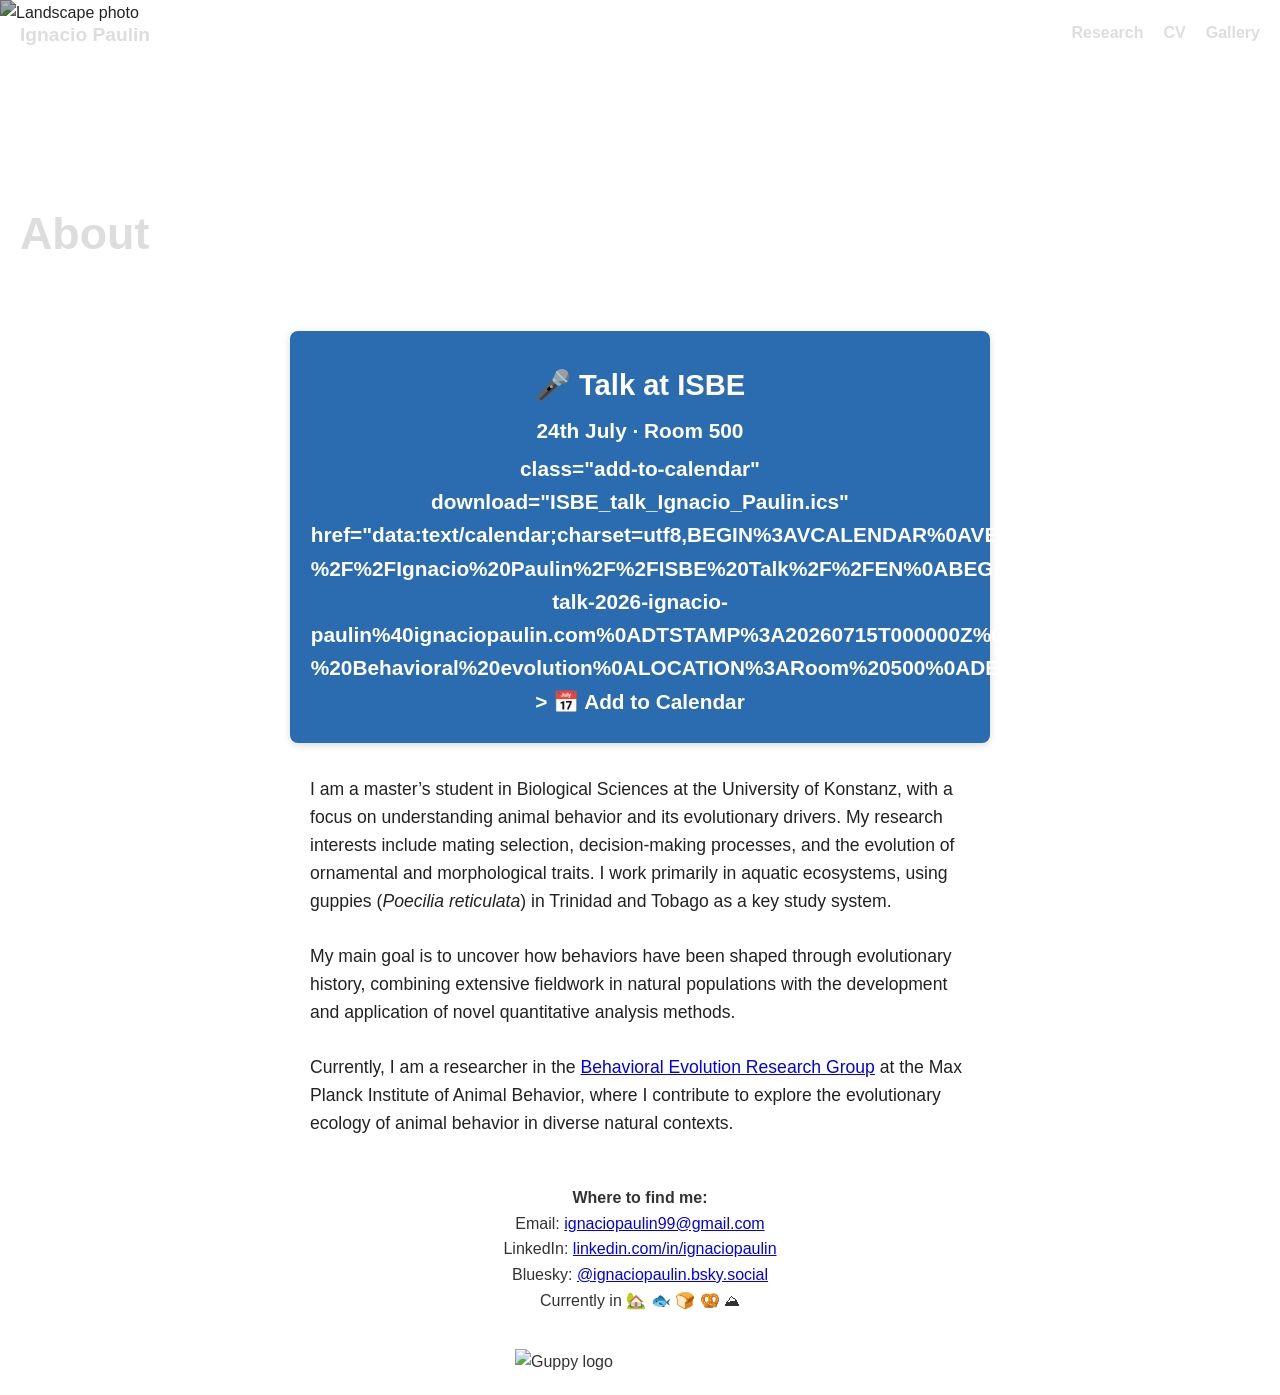
==== index.html @ 88272c2b "Update index.html" ====
<!DOCTYPE html>
<html lang="en">
<head>
  <meta charset="UTF-8" />

  <meta name="google-site-verification" content="Z2XMKxzMXhcsxYSZInhEYVBQ_-XpCY-iiFqpI6Rnshk" />
  
  <title>Ignacio Paulin</title>
  <link rel="icon" type="image/png" href="guppy_circle.png" />
  <link rel="stylesheet" href="style.css" />
  <meta name="viewport" content="width=device-width, initial-scale=1" />
</head>
<body class="index-page">

  
  <nav>
    <ul>
      <li><a href="research">Research</a></li>
      <li><a href="cv">CV</a></li>
      <li><a href="gallery">Gallery</a></li>
    </ul>
  </nav>

  
  <header class="banner">
    <img src="yarra.jpg" alt="Landscape photo" class="banner-photo" />
    <div class="name-top-left">Ignacio Paulin</div>
    <div class="banner-text">
      <h2>About</h2>
    </div>
  </header>

<div class="talk-announcement">
    <p>🎤 Talk at ISBE</p>
    <p>24th July · Room 500</p>
    
      class="add-to-calendar"
      download="ISBE_talk_Ignacio_Paulin.ics"
      href="data:text/calendar;charset=utf8,BEGIN%3AVCALENDAR%0AVERSION%3A2.0%0APRODID%3A-%2F%2FIgnacio%20Paulin%2F%2FISBE%20Talk%2F%2FEN%0ABEGIN%3AVEVENT%0AUID%3Aisbe-talk-2026-ignacio-paulin%40ignaciopaulin.com%0ADTSTAMP%3A20260715T000000Z%0ADTSTART%3BTZID%3DEurope%2FBerlin%3A20260724T123000%0ADTEND%3BTZID%3DEurope%2FBerlin%3A20260724T124500%0ASUMMARY%3AIgnacio%20Paulin%20-%20Behavioral%20evolution%0ALOCATION%3ARoom%20500%0ADESCRIPTION%3ATalk%20at%20ISBE%3A%20Behavioral%20evolution%0AEND%3AVEVENT%0AEND%3AVCALENDAR"
    >
      📅 Add to Calendar
    </a>
  </div>
  
  <section class="about">
    <p style="margin-bottom: 1.5em;">
       I am a master’s student in Biological Sciences at the University of Konstanz, with a focus on understanding animal behavior and its evolutionary drivers. My research interests include mating selection, decision-making processes, and the evolution of ornamental and morphological traits. I work primarily in aquatic ecosystems, using guppies (<i>Poecilia reticulata</i>) in Trinidad and Tobago as a key study system.
    </p>

    <p style="margin-bottom: 1.5em;">
      My main goal is to uncover how behaviors have been shaped through evolutionary history, combining extensive fieldwork in natural populations with the development and application of novel quantitative analysis methods. 
    </p>

    <p>
      Currently, I am a researcher in the <a href="https://thejordanlab.com/" target="_blank" rel="noopener noreferrer">Behavioral Evolution Research Group</a> at the Max Planck Institute of Animal Behavior, where I contribute to explore the evolutionary ecology of animal behavior in diverse natural contexts.
    </p>
  </section>

<footer class="contact-footer">
  <p><strong>Where to find me:</strong></p>
  <p>Email: <a href="mailto:ignaciopaulin99@gmail.com">ignaciopaulin99@gmail.com</a></p>
  <p>LinkedIn: <a href="https://www.linkedin.com/in/ignaciopaulin/" target="_blank">linkedin.com/in/ignaciopaulin</a></p>
  <p>Bluesky: <a href="https://bsky.app/profile/ignaciopaulin.bsky.social" target="_blank">@ignaciopaulin.bsky.social</a></p>
  <p>Currently in 🏡 🐟 🍞 🥨 ⛰  </p>
</footer>

<img src="guppy_circle.png" alt="Guppy logo" style="display:block; margin:20px auto; width:250px; height:auto;">

</body>
</html>
---- style.css ----
/* Reset margin/padding */
* {
  margin: 0;
  padding: 0;
  box-sizing: border-box;
}

/* Body font */
body {
  font-family: Arial, sans-serif;
  color: #333;
  line-height: 1.6;
  background: #fff;
}

/* Name top-left fixed */
.name-top-left {
  position: fixed;
  top: 20px;
  left: 20px;
  font-size: 1.2rem;
  font-weight: 600;
  color: #ddd;
  z-index: 1000;
}

.name-top-left a {
  color: inherit;
  text-decoration: none;
}

.name-top-left a:hover {
  text-decoration: underline;
}

/* Navigation - top right fixed */
nav {
  position: fixed;
  top: 20px;
  right: 20px;
  z-index: 1000;
  background: transparent !important;
}

nav ul {
  list-style: none;
  display: flex;
  gap: 20px;
  margin: 0;
  padding: 0;
}

/* Default nav link color (dark) */
nav ul li a {
  text-decoration: none;
  color: #444;
  font-weight: 600;
  font-size: 1rem;
}

nav ul li a:hover {
  color: #0077cc;
}

/* Light color for index page nav links */
.index-page nav ul li a {
  color: #ddd;
}

/* Research page link colors */
.research-page nav ul li a.dark-link {
  color: #444;
}

.research-page nav ul li a.light-link {
  color: #ddd;
}

/* Banner styling */
.banner {
  position: relative;
  height: 300px;
  overflow: hidden;
}

/* Photo fills the banner */
.banner-photo {
  width: 100%;
  height: 100%;
  object-fit: cover;
  position: absolute;
  top: 0;
  left: 0;
  z-index: 0;
  filter: brightness(0.7);
}

/* Banner text */
.banner-text {
  position: absolute;
  bottom: 30px;
  left: 20px;
  z-index: 1;
  color: #ddd;
}

.banner-text h2 {
  font-size: 2.8rem;
  font-weight: 700;
  margin: 0;
}

/* About section */
.about {
  max-width: 700px;
  margin: 2rem auto;
  padding: 0 20px;
  font-size: 1.1rem;
  color: #222;
}

/* Dark text color */
.dark-text,
.dark-link {
  color: #444 !important;
}

/* Banner text for Research page */
.research-page .banner-text h2 {
  color: #444;
}

/* Tag below titles*/
.status {
  font-size: 0.95rem;
  color: #888;
  font-weight: normal;
  margin-left: 0.5rem;
}

/* Skill tags under descriptions */
.skill-tag {
  margin-left: 1.3rem;
  font-size: 0.85rem;
  color: #777;
  font-style: italic;
}

/* Responsive image grid */
.gallery-grid {
  column-count: 3;
  column-gap: 16px;
  padding: 20px;
}

.gallery-grid img {
  width: 100%;
  height: auto;
  display: block;
  margin-bottom: 16px;
  border-radius: 8px;
  box-shadow: 0 4px 6px rgba(0, 0, 0, 0.1);
}

.project-media {
  margin-top: 1em;
  text-align: center;
}

.project-image, .project-video {
  max-width: 70%;
  height: auto;
  border-radius: 8px;
  box-shadow: 0 2px 10px rgba(0,0,0,0.1);
}

.media-caption {
  font-size: 0.9em;
  color: #555;
  margin-top: 0.5em;
  margin-bottom: 3.5em;
}

/* Email */
.contact-footer {
  text-align: center;
  margin-top: 2em;
  padding: 1em 0;
}

.email-icon {
  font-size: 1.8em;
  text-decoration: none;
  color: #333;
  transition: color 0.3s ease;
}

.email-icon:hover {
  color: #0077b6;
}

/* Lightbox content wrapper */
.lightbox-content {
  display: flex;
  flex-direction: column;
  align-items: center;
  max-width: 90%;
  max-height: 90%;
}

/* Caption text below image */
.lightbox-caption {
  margin-top: 20px;
  max-width: 800px;
  color: #f5f5f5;
  font-family: "Courier New", Courier, monospace;
  font-size: 1rem;
  line-height: 1.6;
  text-align: left;
  background: rgba(0, 0, 0, 0.6);
  padding: 15px 20px;
  border-radius: 6px;
}

/* Talk banner */
.talk-announcement {
  background-color: #2b6cb0; /* swap for a color that matches your site */
  color: white;
  text-align: center;
  padding: 1.2em 1em;
  margin: 1.5em auto;
  max-width: 700px;
  border-radius: 8px;
  font-size: 1.3em;
  font-weight: bold;
  box-shadow: 0 2px 8px rgba(0,0,0,0.15);
}

.talk-announcement p {
  margin: 0.2em 0;
}

.talk-announcement p:first-child {
  font-size: 1.4em;
}


/* Add to calendar */
.add-to-calendar {
  display: inline-block;
  margin-top: 0.6em;
  padding: 0.4em 1em;
  background-color: white;
  color: #2b6cb0;
  font-size: 0.85em;
  font-weight: bold;
  border-radius: 6px;
  text-decoration: none;
}

.add-to-calendar:hover {
  background-color: #e8f0fe;
}
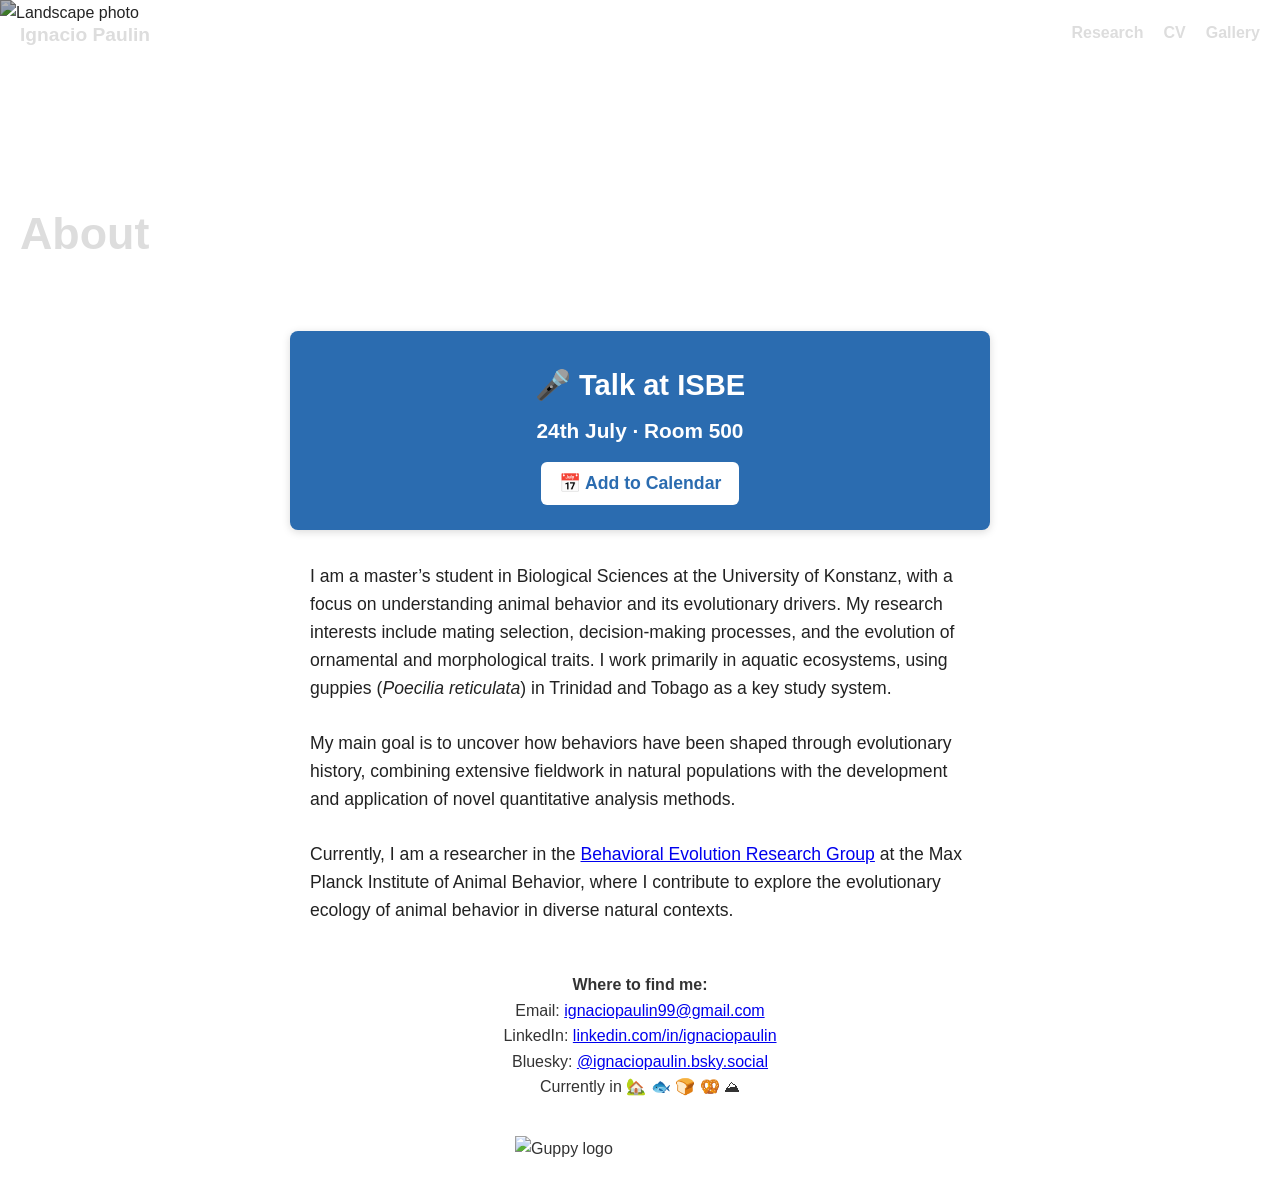
==== commit a598fcbf: "Update index.html" ====
--- a/index.html
+++ b/index.html
@@ -34,7 +34,7 @@
     <p>🎤 Talk at ISBE</p>
     <p>24th July · Room 500</p>
     
-      class="add-to-calendar"
+      <a class="add-to-calendar"
       download="ISBE_talk_Ignacio_Paulin.ics"
       href="data:text/calendar;charset=utf8,BEGIN%3AVCALENDAR%0AVERSION%3A2.0%0APRODID%3A-%2F%2FIgnacio%20Paulin%2F%2FISBE%20Talk%2F%2FEN%0ABEGIN%3AVEVENT%0AUID%3Aisbe-talk-2026-ignacio-paulin%40ignaciopaulin.com%0ADTSTAMP%3A20260715T000000Z%0ADTSTART%3BTZID%3DEurope%2FBerlin%3A20260724T123000%0ADTEND%3BTZID%3DEurope%2FBerlin%3A20260724T124500%0ASUMMARY%3AIgnacio%20Paulin%20-%20Behavioral%20evolution%0ALOCATION%3ARoom%20500%0ADESCRIPTION%3ATalk%20at%20ISBE%3A%20Behavioral%20evolution%0AEND%3AVEVENT%0AEND%3AVCALENDAR"
     >
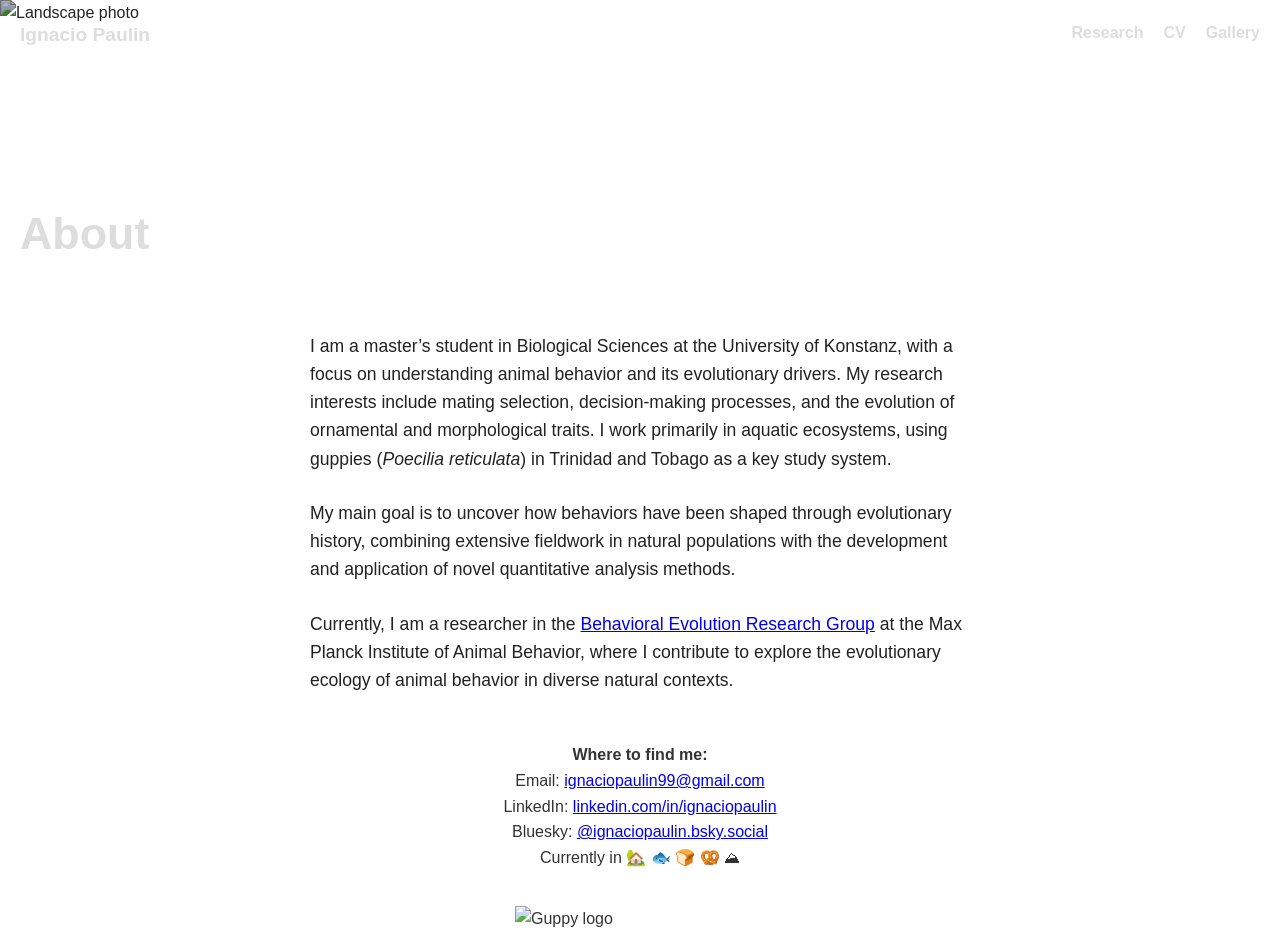
==== commit 36b21990: "Update index.html" ====
--- a/index.html
+++ b/index.html
@@ -30,17 +30,6 @@
     </div>
   </header>
 
-<div class="talk-announcement">
-    <p>🎤 Talk at ISBE</p>
-    <p>24th July · Room 500</p>
-    
-      <a class="add-to-calendar"
-      download="ISBE_talk_Ignacio_Paulin.ics"
-      href="data:text/calendar;charset=utf8,BEGIN%3AVCALENDAR%0AVERSION%3A2.0%0APRODID%3A-%2F%2FIgnacio%20Paulin%2F%2FISBE%20Talk%2F%2FEN%0ABEGIN%3AVEVENT%0AUID%3Aisbe-talk-2026-ignacio-paulin%40ignaciopaulin.com%0ADTSTAMP%3A20260715T000000Z%0ADTSTART%3BTZID%3DEurope%2FBerlin%3A20260724T123000%0ADTEND%3BTZID%3DEurope%2FBerlin%3A20260724T124500%0ASUMMARY%3AIgnacio%20Paulin%20-%20Behavioral%20evolution%0ALOCATION%3ARoom%20500%0ADESCRIPTION%3ATalk%20at%20ISBE%3A%20Behavioral%20evolution%0AEND%3AVEVENT%0AEND%3AVCALENDAR"
-    >
-      📅 Add to Calendar
-    </a>
-  </div>
   
   <section class="about">
     <p style="margin-bottom: 1.5em;">
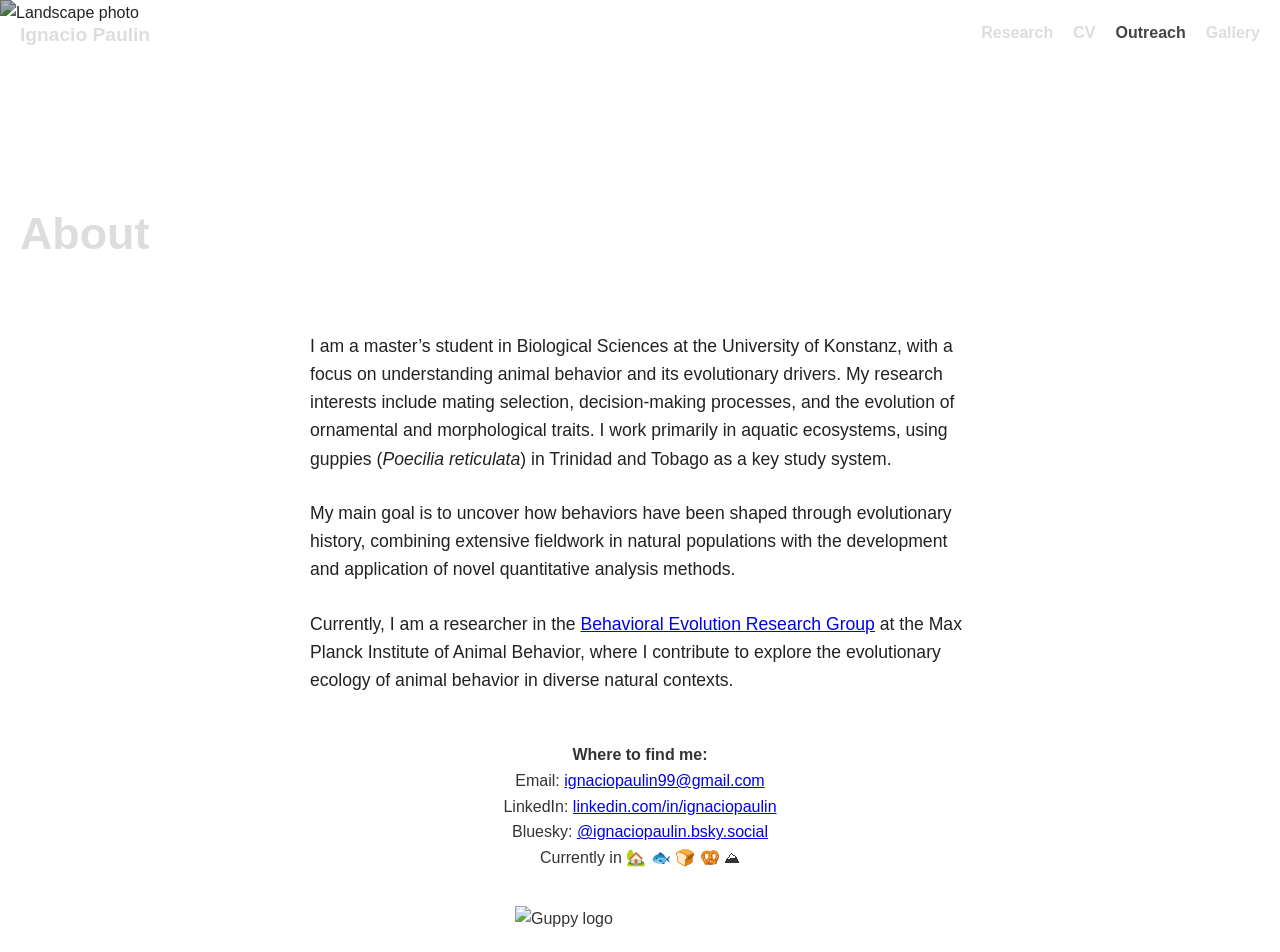
==== commit 7efba77d: "Update index.html" ====
--- a/index.html
+++ b/index.html
@@ -17,6 +17,7 @@
     <ul>
       <li><a href="research">Research</a></li>
       <li><a href="cv">CV</a></li>
+      <li><a href="outreach" class="dark-link">Outreach</a></li>
       <li><a href="gallery">Gallery</a></li>
     </ul>
   </nav>
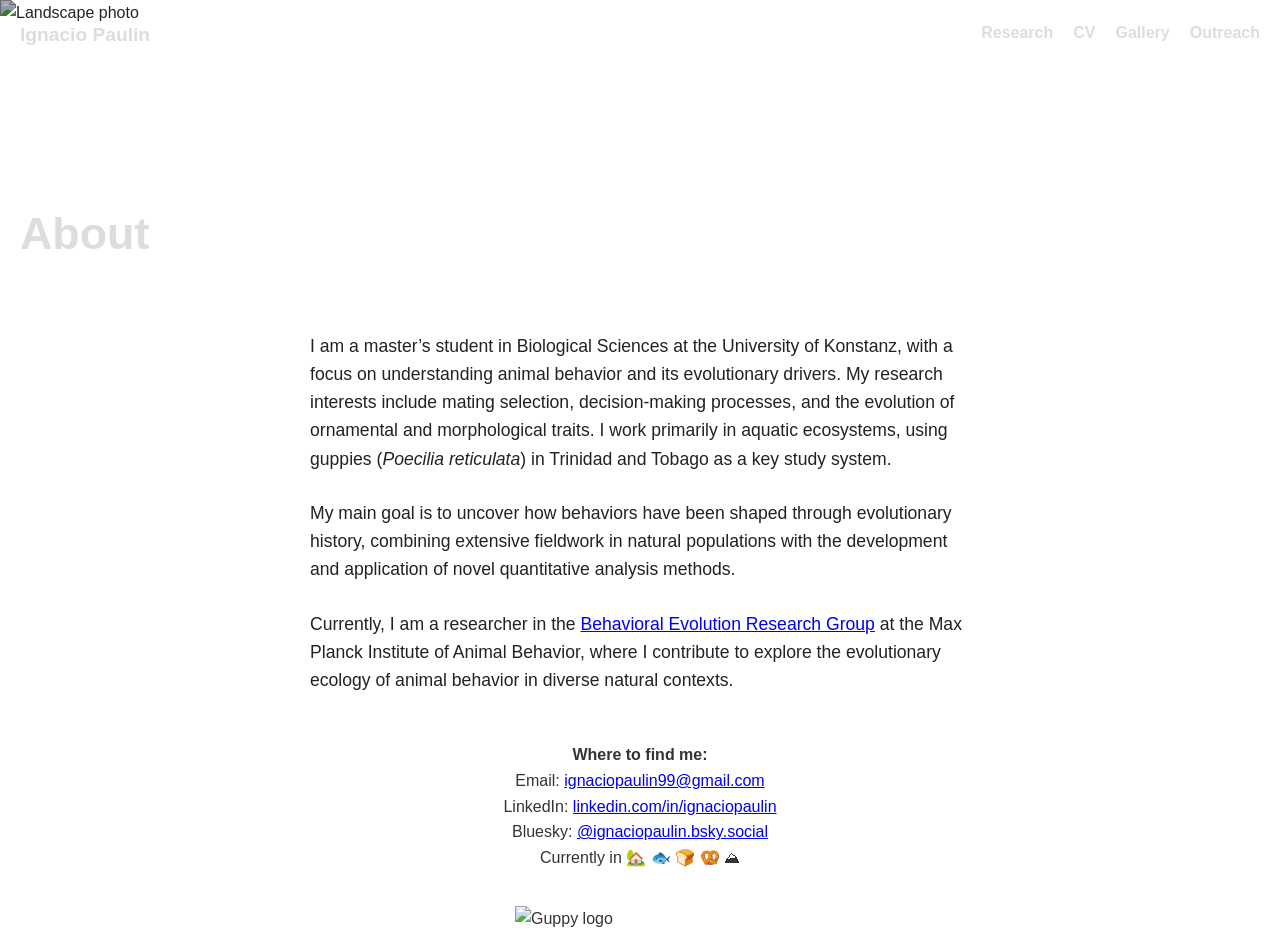
==== commit e8545d0f: "Update index.html" ====
--- a/index.html
+++ b/index.html
@@ -14,11 +14,19 @@
 
   
   <nav>
-    <ul>
+    <button class="nav-toggle" aria-label="Toggle navigation" onclick="
+      document.getElementById('nav-menu').classList.toggle('open');
+      this.classList.toggle('open');
+    ">
+      <span></span>
+      <span></span>
+      <span></span>
+    </button>
+    <ul id="nav-menu">
       <li><a href="research">Research</a></li>
       <li><a href="cv">CV</a></li>
-      <li><a href="outreach" class="dark-link">Outreach</a></li>
       <li><a href="gallery">Gallery</a></li>
+      <li><a href="outreach">Outreach</a></li>
     </ul>
   </nav>
 
--- a/style.css
+++ b/style.css
@@ -261,3 +261,72 @@
 .add-to-calendar:hover {
   background-color: #e8f0fe;
 }
+
+/* ============================================
+   Mobile navigation (hamburger menu)
+   ============================================ */
+ 
+/* Hamburger button — hidden on desktop by default */
+.nav-toggle {
+  display: none;
+  width: 44px;
+  height: 44px;
+  background: rgba(0, 0, 0, 0.4);
+  border: none;
+  border-radius: 8px;
+  cursor: pointer;
+  position: relative;
+  padding: 0;
+}
+ 
+.nav-toggle span {
+  position: absolute;
+  left: 10px;
+  width: 24px;
+  height: 2px;
+  background: #fff;
+  border-radius: 2px;
+  transition: transform 0.25s ease, opacity 0.25s ease;
+}
+ 
+.nav-toggle span:nth-child(1) { top: 14px; }
+.nav-toggle span:nth-child(2) { top: 21px; }
+.nav-toggle span:nth-child(3) { top: 28px; }
+ 
+/* "X" state when menu is open */
+.nav-toggle.open span:nth-child(1) { top: 21px; transform: rotate(45deg); }
+.nav-toggle.open span:nth-child(2) { opacity: 0; }
+.nav-toggle.open span:nth-child(3) { top: 21px; transform: rotate(-45deg); }
+ 
+@media (max-width: 768px) {
+  /* Show the hamburger, hide the inline list */
+  .nav-toggle {
+    display: block;
+  }
+ 
+  nav ul {
+    display: none;
+    flex-direction: column;
+    position: absolute;
+    top: 54px;
+    right: 0;
+    background: #fff;
+    padding: 18px 26px;
+    border-radius: 10px;
+    box-shadow: 0 6px 20px rgba(0, 0, 0, 0.2);
+    gap: 16px;
+    min-width: 160px;
+  }
+ 
+  nav ul.open {
+    display: flex;
+  }
+ 
+  /* Menu sits on a solid white background on mobile, so links are always dark */
+  nav ul li a,
+  .index-page nav ul li a,
+  .research-page nav ul li a.dark-link,
+  .research-page nav ul li a.light-link {
+    color: #333 !important;
+  }
+}
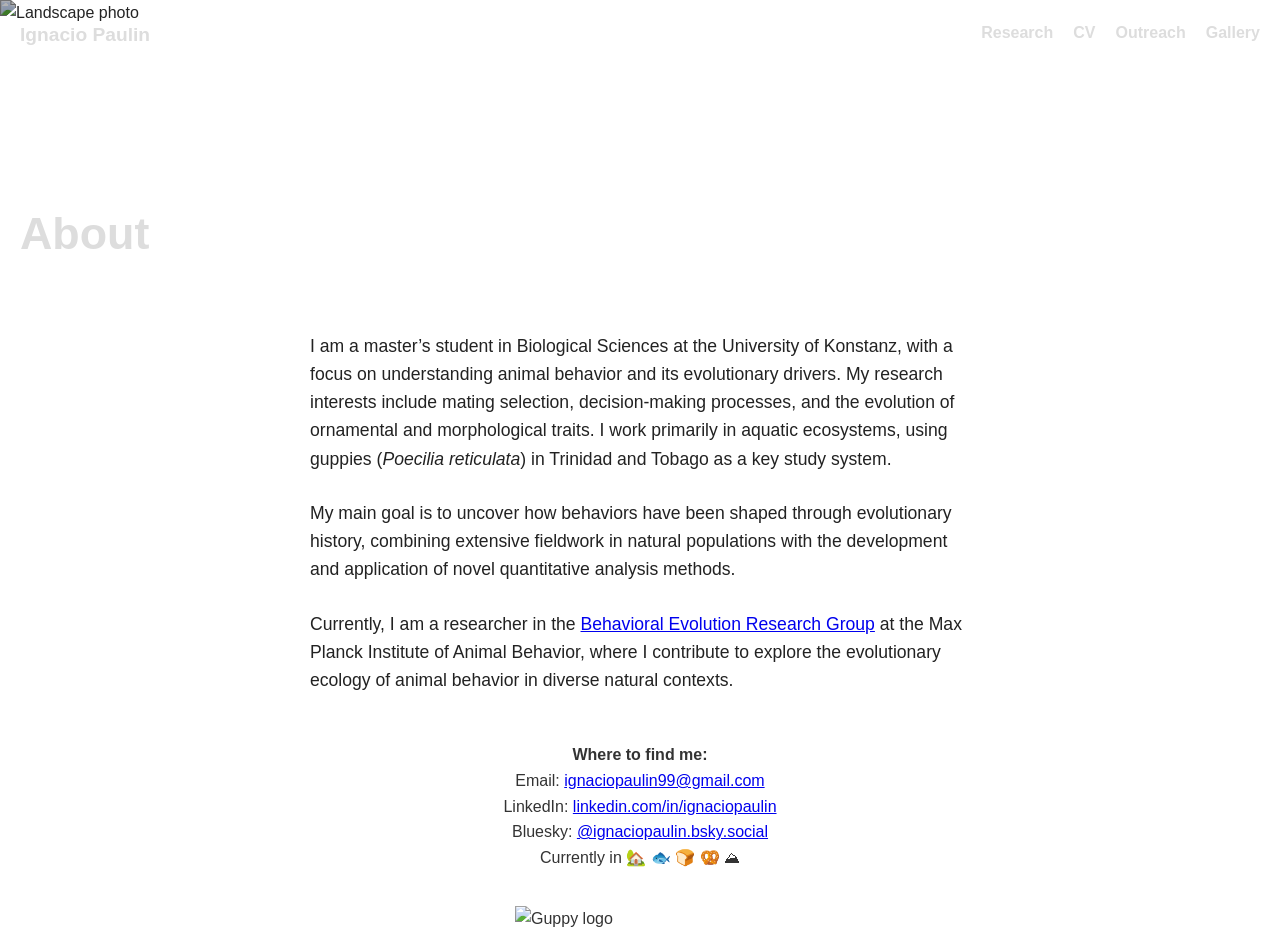
==== commit 6cd43f05: "Update index.html" ====
--- a/index.html
+++ b/index.html
@@ -25,8 +25,8 @@
     <ul id="nav-menu">
       <li><a href="research">Research</a></li>
       <li><a href="cv">CV</a></li>
+      <li><a href="outreach">Outreach</a></li>
       <li><a href="gallery">Gallery</a></li>
-      <li><a href="outreach">Outreach</a></li>
     </ul>
   </nav>
 
